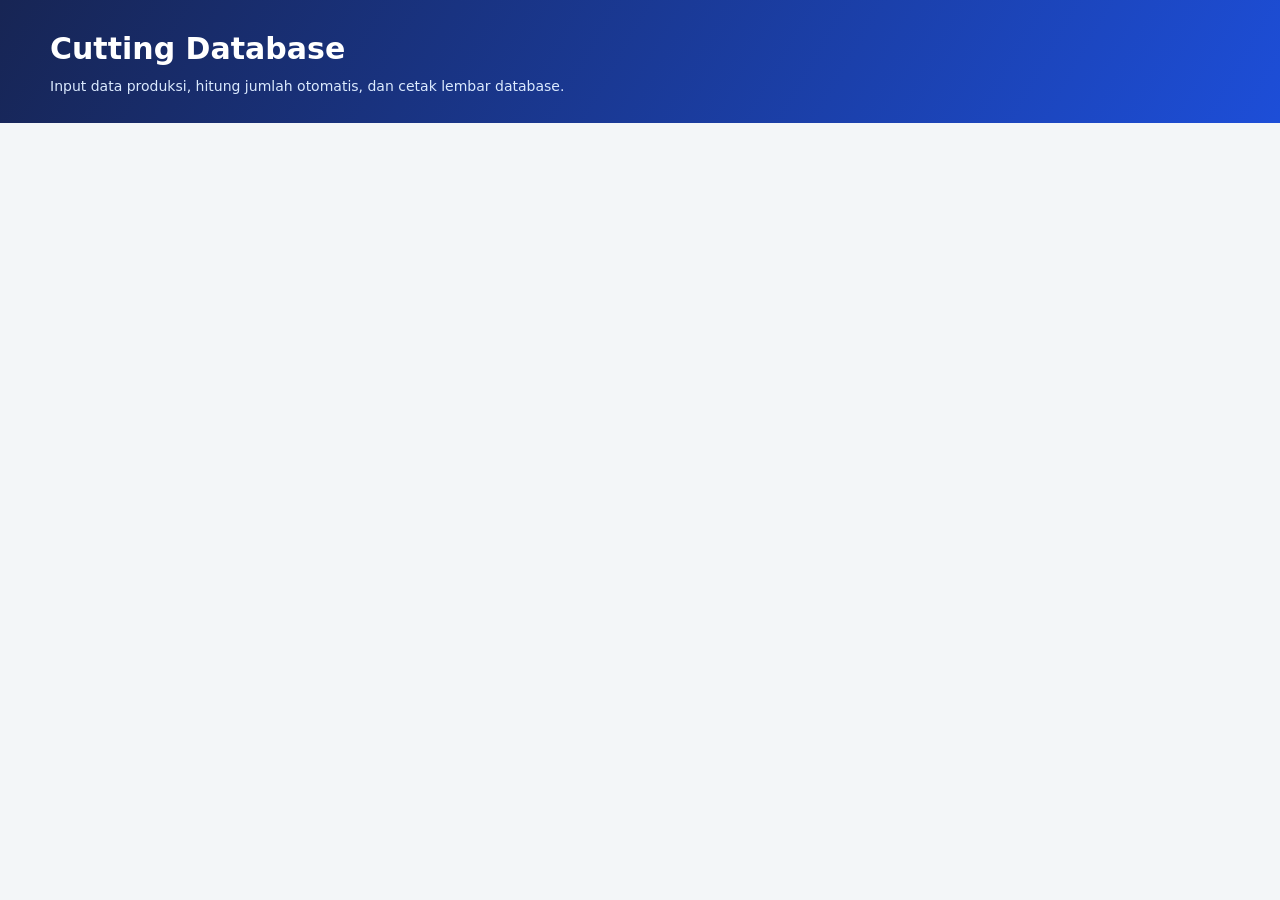
==== index.html @ a4ecdf30 "comit awal" ====
<!doctype html>
<html lang="en">
	<head>
		<meta charset="UTF-8" />
		<meta
			name="viewport"
			content="width=device-width, initial-scale=1.0" />
		<link
			rel="stylesheet"
			href="css/styles.css" />
		<title>PEMBUATAN STRUK</title>
	</head>
	<body>
		<header>
			<h1>Cutting Database</h1>
			<p>
				Input data produksi, hitung jumlah otomatis, dan cetak lembar database.
			</p>
		</header>
    <main>
      <form action=""></form>
    </main>
    <script src="javascript/apps.js"></script>
	</body>
</html>
---- css/styles.css ----
:root {
	--bg: #f3f6f8;
	--card: #fff;
	--ink: #18212f;
	--muted: #687588;
	--line: #e3e9ef;
	--brand: #2563eb;
	--brand2: #1d4ed8;
	--soft: #eff6ff;
	--danger: #dc2626;
}
* {
	box-sizing: border-box;
}
body {
	margin: 0;
	background: var(--bg);
	color: var(--ink);
	font:
		14px/1.5 Inter,
		system-ui,
		-apple-system,
		Segoe UI,
		Roboto,
		Arial,
		sans-serif;
}
header {
	background: linear-gradient(120deg, #172554, #1d4ed8);
	color: white;
	padding: 26px max(18px, calc((100% - 1180px) / 2));
}
header h1 {
	margin: 0 0 5px;
	font-size: clamp(22px, 3vw, 30px);
}
header p {
	margin: 0;
	color: #dbeafe;
}
main {
	max-width: 1180px;
	margin: 22px auto;
	padding: 0 16px 50px;
}
.panel {
	background: var(--card);
	border: 1px solid var(--line);
	border-radius: 16px;
	padding: 18px;
	margin-bottom: 16px;
	box-shadow: 0 5px 18px #15223808;
}
.panel h2 {
	font-size: 17px;
	margin: 0 0 14px;
}
.grid {
	display: grid;
	grid-template-columns: repeat(4, minmax(0, 1fr));
	gap: 12px;
}
.field {
	display: flex;
	flex-direction: column;
	gap: 5px;
}
.field label {
	font-size: 12px;
	font-weight: 700;
	color: #536174;
}
.field input {
	width: 100%;
	border: 1px solid #cfd8e3;
	border-radius: 9px;
	padding: 10px 11px;
	font: inherit;
	min-width: 0;
	background: #fff;
}
.field input:focus {
	outline: 3px solid #bfdbfe;
	border-color: var(--brand);
}
.subnote {
	color: var(--muted);
	font-size: 12px;
	margin-top: 10px;
}
.actions {
	display: flex;
	flex-wrap: wrap;
	gap: 9px;
	margin-top: 14px;
}
.btn {
	border: 0;
	border-radius: 9px;
	padding: 10px 14px;
	font: 700 13px inherit;
	cursor: pointer;
	background: var(--brand);
	color: white;
}
.btn:hover {
	background: var(--brand2);
}
.btn.secondary {
	background: #e9eef5;
	color: #263449;
}
.btn.danger {
	background: #fee2e2;
	color: #991b1b;
}
.btn.outline {
	background: white;
	color: var(--brand);
	border: 1px solid #bfdbfe;
}
.table-wrap {
	overflow: auto;
	border: 1px solid var(--line);
	border-radius: 12px;
}
table {
	width: 100%;
	border-collapse: collapse;
	min-width: 850px;
}
th,
td {
	padding: 10px 11px;
	border-bottom: 1px solid var(--line);
	text-align: left;
	white-space: nowrap;
}
th {
	background: #f8fafc;
	color: #526176;
	font-size: 11px;
	text-transform: uppercase;
	letter-spacing: 0.04em;
}
td {
	font-size: 13px;
}
tbody tr:last-child td {
	border-bottom: 0;
}
.num {
	text-align: center;
	font-variant-numeric: tabular-nums;
}
.pill {
	display: inline-block;
	background: var(--soft);
	color: #1d4ed8;
	padding: 3px 8px;
	border-radius: 30px;
	font-size: 11px;
	font-weight: 800;
}
.stats {
	display: flex;
	flex-wrap: wrap;
	gap: 10px;
	margin-bottom: 14px;
}
.stat {
	background: #f8fafc;
	border: 1px solid var(--line);
	padding: 10px 14px;
	border-radius: 11px;
	min-width: 125px;
}
.stat small {
	display: block;
	color: var(--muted);
	font-size: 11px;
}
.stat strong {
	font-size: 20px;
}
.empty {
	text-align: center;
	color: var(--muted);
	padding: 28px;
}
.column-heads {
	display: grid;
	grid-template-columns: repeat(6, minmax(90px, 1fr));
	gap: 8px;
	margin-top: 12px;
}
.column-heads .field input {
	text-align: center;
}
.rowform {
	display: grid;
	grid-template-columns: 1fr 1fr 1fr 1.2fr 1.2fr;
	gap: 10px;
}
@media (max-width: 760px) {
	main {
		margin-top: 14px;
	}
	.grid {
		grid-template-columns: repeat(2, minmax(0, 1fr));
	}
	.rowform {
		grid-template-columns: repeat(2, minmax(0, 1fr));
	}
	.column-heads {
		grid-template-columns: repeat(2, minmax(0, 1fr));
	}
	.panel {
		padding: 14px;
	}
}
@media (max-width: 390px) {
	.grid {
		grid-template-columns: 1fr;
	}
	.rowform {
		grid-template-columns: 1fr;
	}
}
@media print {
	body {
		background: white;
		font-size: 10px;
	}
	header,
	.no-print {
		display: none !important;
	}
	main {
		max-width: none;
		margin: 0;
		padding: 0;
	}
	.panel {
		box-shadow: none;
		border: 0;
		border-radius: 0;
		padding: 4mm;
		margin: 0 0 3mm;
	}
	.panel h2 {
		font-size: 13px;
	}
	.table-wrap {
		overflow: visible;
		border: 1px solid #888;
	}
	table {
		min-width: 0;
		width: 100%;
		font-size: 9px;
	}
	th,
	td {
		padding: 5px 4px;
		border: 1px solid #bbb;
		white-space: normal;
	}
	th {
		background: #eee !important;
		color: #111;
	}
	.stats {
		gap: 4mm;
	}
	.stat {
		padding: 2mm 3mm;
		min-width: 20mm;
	}
	.stat strong {
		font-size: 14px;
	}
	.pill {
		background: none;
		color: #111;
		padding: 0;
	}
}
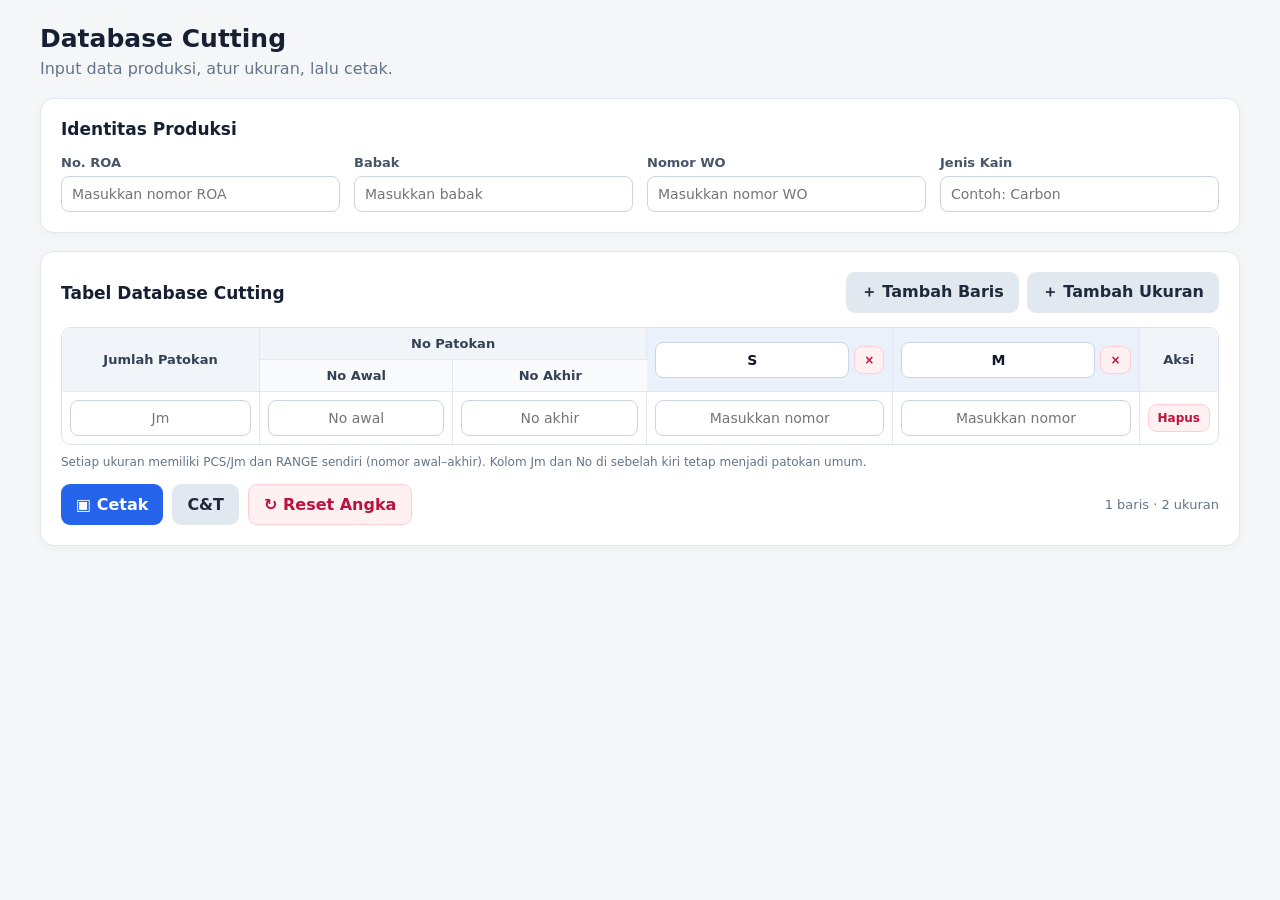
==== commit d1eaa846: "input code" ====
--- a/index.html
+++ b/index.html
@@ -11,15 +11,100 @@
 		<title>PEMBUATAN STRUK</title>
 	</head>
 	<body>
-		<header>
-			<h1>Cutting Database</h1>
-			<p>
-				Input data produksi, hitung jumlah otomatis, dan cetak lembar database.
-			</p>
-		</header>
-    <main>
-      <form action=""></form>
-    </main>
-    <script src="javascript/apps.js"></script>
+		<main>
+			<div class="container">
+				<header>
+					<h1>Database Cutting</h1>
+					<p class="subtitle">Input data produksi, atur ukuran, lalu cetak.</p>
+				</header>
+
+				<section class="panel">
+					<h2>Identitas Produksi</h2>
+					<div class="identity">
+						<div>
+							<label for="roa">No. ROA</label
+							><input
+								id="roa"
+								placeholder="Masukkan nomor ROA" />
+						</div>
+						<div>
+							<label for="babak">Babak</label
+							><input
+								id="babak"
+								placeholder="Masukkan babak" />
+						</div>
+						<div>
+							<label for="wo">Nomor WO</label
+							><input
+								id="wo"
+								placeholder="Masukkan nomor WO" />
+						</div>
+						<div>
+							<label for="kain">Jenis Kain</label
+							><input
+								id="kain"
+								placeholder="Contoh: Carbon" />
+						</div>
+					</div>
+				</section>
+
+				<section class="panel">
+					<div
+						style="
+							display: flex;
+							align-items: center;
+							justify-content: space-between;
+							gap: 12px;
+							flex-wrap: wrap;
+							margin-bottom: 14px;
+						">
+						<h2 style="margin: 0">Tabel Database Cutting</h2>
+						<div
+							class="no-print"
+							style="display: flex; gap: 8px; flex-wrap: wrap">
+							<button
+								class="secondary"
+								onclick="addRow()">
+								＋ Tambah Baris
+							</button>
+							<button
+								class="secondary"
+								onclick="addSize()">
+								＋ Tambah Ukuran
+							</button>
+						</div>
+					</div>
+					<div class="table-wrap">
+						<table id="cuttingTable">
+							<thead id="tableHead"></thead>
+							<tbody id="tableBody"></tbody>
+						</table>
+					</div>
+					<p class="help">
+						Setiap ukuran memiliki PCS/Jm dan RANGE sendiri (nomor awal–akhir).
+						Kolom Jm dan No di sebelah kiri tetap menjadi patokan umum.
+					</p>
+					<div class="actions no-print">
+						<button onclick="printPage()">▣ Cetak</button>
+						<button
+							class="secondary"
+							onclick="ctAction()">
+							C&amp;T
+						</button>
+						<button
+							class="danger"
+							onclick="resetNumbers()">
+							↻ Reset Angka
+						</button>
+						<span
+							class="status"
+							id="status"
+							>1 baris · 2 ukuran</span
+						>
+					</div>
+				</section>
+			</div>
+		</main>
+		<script src="javascript/apps.js"></script>
 	</body>
 </html>
--- a/css/styles.css
+++ b/css/styles.css
@@ -1,288 +1,245 @@
 :root {
-	--bg: #f3f6f8;
-	--card: #fff;
-	--ink: #18212f;
-	--muted: #687588;
-	--line: #e3e9ef;
-	--brand: #2563eb;
-	--brand2: #1d4ed8;
-	--soft: #eff6ff;
-	--danger: #dc2626;
-}
-* {
-	box-sizing: border-box;
-}
-body {
-	margin: 0;
-	background: var(--bg);
-	color: var(--ink);
-	font:
-		14px/1.5 Inter,
+	font-family:
+		Inter,
 		system-ui,
 		-apple-system,
 		Segoe UI,
 		Roboto,
 		Arial,
 		sans-serif;
+	color: #172033;
+	background: #f4f6f8;
+}
+* {
+	box-sizing: border-box;
+}
+body {
+	margin: 0;
+	padding: 24px;
+}
+.container {
+	max-width: 1200px;
+	margin: auto;
 }
 header {
-	background: linear-gradient(120deg, #172554, #1d4ed8);
-	color: white;
-	padding: 26px max(18px, calc((100% - 1180px) / 2));
-}
-header h1 {
-	margin: 0 0 5px;
-	font-size: clamp(22px, 3vw, 30px);
-}
-header p {
+	margin-bottom: 20px;
+}
+h1 {
+	font-size: 25px;
+	margin: 0 0 6px;
+}
+.subtitle {
+	color: #64748b;
 	margin: 0;
-	color: #dbeafe;
-}
-main {
-	max-width: 1180px;
-	margin: 22px auto;
-	padding: 0 16px 50px;
 }
 .panel {
-	background: var(--card);
-	border: 1px solid var(--line);
-	border-radius: 16px;
-	padding: 18px;
-	margin-bottom: 16px;
-	box-shadow: 0 5px 18px #15223808;
-}
-.panel h2 {
+	background: #fff;
+	border: 1px solid #e2e8f0;
+	border-radius: 14px;
+	padding: 20px;
+	margin-bottom: 18px;
+	box-shadow: 0 2px 8px #0f172a08;
+}
+h2 {
 	font-size: 17px;
-	margin: 0 0 14px;
-}
-.grid {
+	margin: 0 0 16px;
+}
+.identity {
 	display: grid;
 	grid-template-columns: repeat(4, minmax(0, 1fr));
-	gap: 12px;
-}
-.field {
-	display: flex;
-	flex-direction: column;
-	gap: 5px;
-}
-.field label {
-	font-size: 12px;
+	gap: 14px;
+}
+label {
+	display: block;
+	font-size: 13px;
+	font-weight: 650;
+	color: #475569;
+	margin-bottom: 6px;
+}
+input {
+	width: 100%;
+	min-width: 0;
+	border: 1px solid #cbd5e1;
+	border-radius: 8px;
+	padding: 9px 10px;
+	font: inherit;
+	font-size: 14px;
+	background: #fff;
+	color: #0f172a;
+}
+input:focus {
+	outline: 2px solid #bfdbfe;
+	border-color: #3b82f6;
+}
+.table-wrap {
+	overflow: auto;
+	border: 1px solid #dbe2ea;
+	border-radius: 10px;
+}
+table {
+	border-collapse: separate;
+	border-spacing: 0;
+	width: 100%;
+	min-width: 780px;
+}
+th,
+td {
+	border-right: 1px solid #e2e8f0;
+	border-bottom: 1px solid #e2e8f0;
+	padding: 8px;
+	text-align: center;
+	vertical-align: middle;
+}
+th {
+	background: #f1f5f9;
+	font-size: 13px;
+	color: #334155;
+}
+tr:last-child td {
+	border-bottom: 0;
+}
+th:last-child,
+td:last-child {
+	border-right: 0;
+}
+th input {
 	font-weight: 700;
-	color: #536174;
-}
-.field input {
-	width: 100%;
-	border: 1px solid #cfd8e3;
-	border-radius: 9px;
-	padding: 10px 11px;
-	font: inherit;
-	min-width: 0;
-	background: #fff;
-}
-.field input:focus {
-	outline: 3px solid #bfdbfe;
-	border-color: var(--brand);
-}
-.subnote {
-	color: var(--muted);
-	font-size: 12px;
-	margin-top: 10px;
+	text-align: center;
+	background: #fff;
+}
+td input {
+	text-align: center;
+}
+.fixed-col {
+	min-width: 90px;
+}
+.range-col {
+	min-width: 78px;
+}
+.size-group {
+	min-width: 250px;
+}
+.group-head {
+	background: #eaf1fb;
+}
+.subhead {
+	background: #f8fafc;
 }
 .actions {
 	display: flex;
 	flex-wrap: wrap;
 	gap: 9px;
-	margin-top: 14px;
-}
-.btn {
+	margin-top: 15px;
+}
+button {
 	border: 0;
 	border-radius: 9px;
-	padding: 10px 14px;
-	font: 700 13px inherit;
+	padding: 10px 15px;
+	font: inherit;
+	font-weight: 650;
 	cursor: pointer;
-	background: var(--brand);
-	color: white;
-}
-.btn:hover {
-	background: var(--brand2);
-}
-.btn.secondary {
-	background: #e9eef5;
-	color: #263449;
-}
-.btn.danger {
-	background: #fee2e2;
-	color: #991b1b;
-}
-.btn.outline {
-	background: white;
-	color: var(--brand);
-	border: 1px solid #bfdbfe;
-}
-.table-wrap {
-	overflow: auto;
-	border: 1px solid var(--line);
-	border-radius: 12px;
-}
-table {
-	width: 100%;
-	border-collapse: collapse;
-	min-width: 850px;
-}
-th,
-td {
-	padding: 10px 11px;
-	border-bottom: 1px solid var(--line);
-	text-align: left;
+	background: #2563eb;
+	color: #fff;
+}
+button:hover {
+	filter: brightness(0.96);
+}
+button.secondary {
+	background: #e2e8f0;
+	color: #1e293b;
+}
+button.outline {
+	background: #fff;
+	border: 1px solid #cbd5e1;
+	color: #334155;
+}
+button.danger {
+	background: #fff1f2;
+	color: #be123c;
+	border: 1px solid #fecdd3;
+}
+button.small {
+	padding: 6px 9px;
+	font-size: 12px;
+}
+.row-delete {
 	white-space: nowrap;
 }
-th {
-	background: #f8fafc;
-	color: #526176;
-	font-size: 11px;
-	text-transform: uppercase;
-	letter-spacing: 0.04em;
-}
-td {
+.help {
+	font-size: 12px;
+	color: #64748b;
+	margin: 10px 0 0;
+}
+.status {
 	font-size: 13px;
-}
-tbody tr:last-child td {
-	border-bottom: 0;
-}
-.num {
-	text-align: center;
-	font-variant-numeric: tabular-nums;
-}
-.pill {
-	display: inline-block;
-	background: var(--soft);
-	color: #1d4ed8;
-	padding: 3px 8px;
-	border-radius: 30px;
-	font-size: 11px;
-	font-weight: 800;
-}
-.stats {
-	display: flex;
-	flex-wrap: wrap;
-	gap: 10px;
-	margin-bottom: 14px;
-}
-.stat {
-	background: #f8fafc;
-	border: 1px solid var(--line);
-	padding: 10px 14px;
-	border-radius: 11px;
-	min-width: 125px;
-}
-.stat small {
-	display: block;
-	color: var(--muted);
-	font-size: 11px;
-}
-.stat strong {
-	font-size: 20px;
-}
-.empty {
-	text-align: center;
-	color: var(--muted);
-	padding: 28px;
-}
-.column-heads {
-	display: grid;
-	grid-template-columns: repeat(6, minmax(90px, 1fr));
-	gap: 8px;
-	margin-top: 12px;
-}
-.column-heads .field input {
-	text-align: center;
-}
-.rowform {
-	display: grid;
-	grid-template-columns: 1fr 1fr 1fr 1.2fr 1.2fr;
-	gap: 10px;
-}
-@media (max-width: 760px) {
-	main {
-		margin-top: 14px;
-	}
-	.grid {
-		grid-template-columns: repeat(2, minmax(0, 1fr));
-	}
-	.rowform {
-		grid-template-columns: repeat(2, minmax(0, 1fr));
-	}
-	.column-heads {
-		grid-template-columns: repeat(2, minmax(0, 1fr));
+	color: #64748b;
+	margin-left: auto;
+	align-self: center;
+}
+@media (max-width: 720px) {
+	body {
+		padding: 13px;
 	}
 	.panel {
 		padding: 14px;
 	}
-}
-@media (max-width: 390px) {
-	.grid {
-		grid-template-columns: 1fr;
-	}
-	.rowform {
+	.identity {
+		grid-template-columns: repeat(2, minmax(0, 1fr));
+	}
+	h1 {
+		font-size: 21px;
+	}
+	.status {
+		width: 100%;
+		margin-left: 0;
+	}
+}
+@media (max-width: 420px) {
+	.identity {
 		grid-template-columns: 1fr;
 	}
 }
 @media print {
 	body {
-		background: white;
-		font-size: 10px;
-	}
-	header,
+		padding: 0;
+		background: #fff;
+	}
+	.container {
+		max-width: none;
+	}
 	.no-print {
 		display: none !important;
-	}
-	main {
-		max-width: none;
-		margin: 0;
-		padding: 0;
 	}
 	.panel {
 		box-shadow: none;
 		border: 0;
-		border-radius: 0;
-		padding: 4mm;
-		margin: 0 0 3mm;
-	}
-	.panel h2 {
-		font-size: 13px;
+		padding: 0;
+		margin: 0 0 12px;
 	}
 	.table-wrap {
 		overflow: visible;
-		border: 1px solid #888;
+		border: 1px solid #999;
 	}
 	table {
 		min-width: 0;
 		width: 100%;
-		font-size: 9px;
+		font-size: 10px;
 	}
 	th,
 	td {
-		padding: 5px 4px;
-		border: 1px solid #bbb;
-		white-space: normal;
-	}
-	th {
-		background: #eee !important;
-		color: #111;
-	}
-	.stats {
-		gap: 4mm;
-	}
-	.stat {
-		padding: 2mm 3mm;
-		min-width: 20mm;
-	}
-	.stat strong {
-		font-size: 14px;
-	}
-	.pill {
-		background: none;
-		color: #111;
-		padding: 0;
-	}
-}
+		padding: 4px;
+		border-color: #bbb;
+	}
+	input {
+		border: 0;
+		padding: 2px;
+		font-size: 10px;
+		background: transparent;
+	}
+	h1 {
+		font-size: 18px;
+	}
+	.subtitle {
+		display: none;
+	}
+}
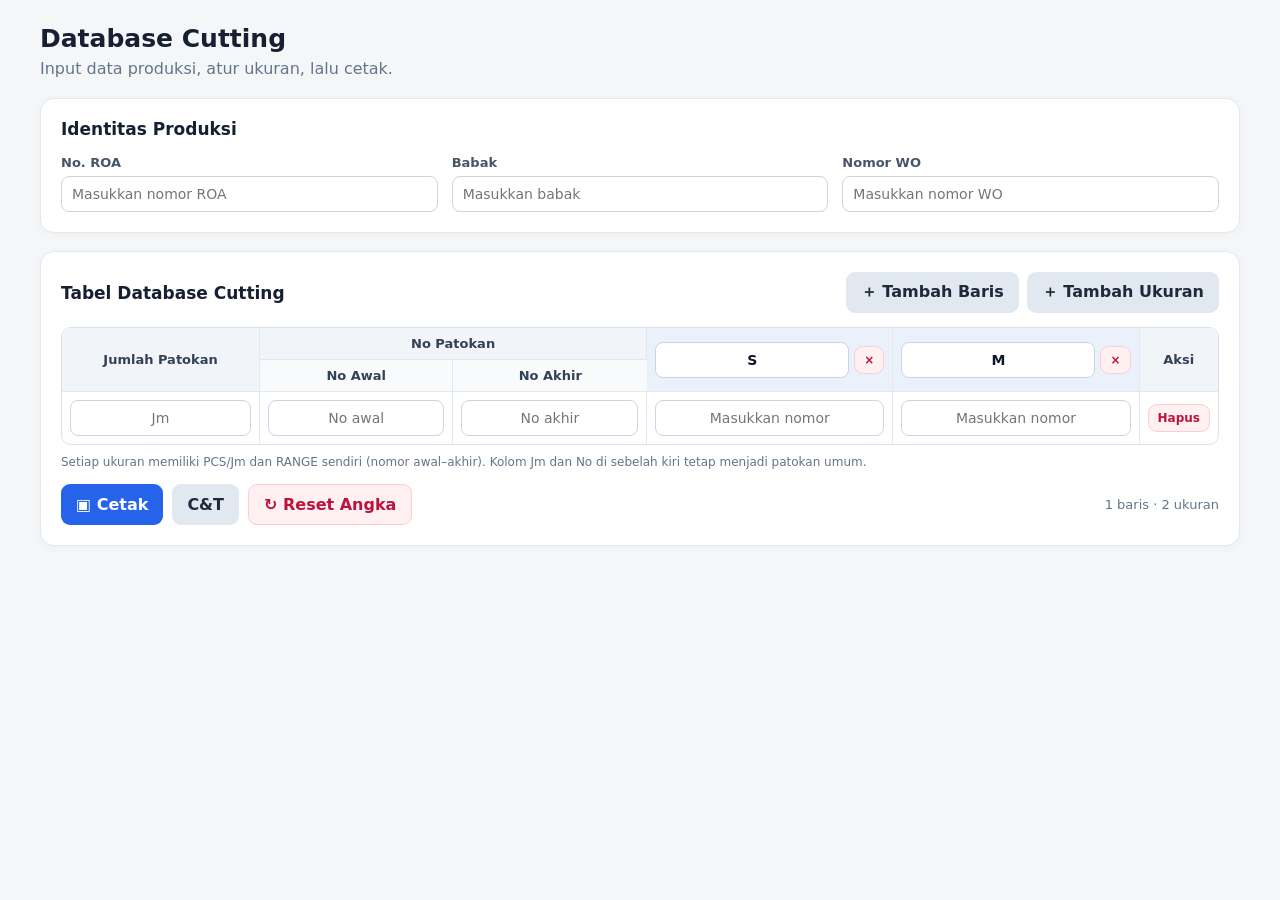
==== commit 5ad6be4b: "update form" ====
--- a/index.html
+++ b/index.html
@@ -38,12 +38,6 @@
 							><input
 								id="wo"
 								placeholder="Masukkan nomor WO" />
-						</div>
-						<div>
-							<label for="kain">Jenis Kain</label
-							><input
-								id="kain"
-								placeholder="Contoh: Carbon" />
 						</div>
 					</div>
 				</section>
@@ -105,6 +99,9 @@
 				</section>
 			</div>
 		</main>
+		<section
+			id="labelSheet"
+			class="label-sheet"></section>
 		<script src="javascript/apps.js"></script>
 	</body>
-</html>
+</html>
--- a/css/styles.css
+++ b/css/styles.css
@@ -46,7 +46,7 @@
 }
 .identity {
 	display: grid;
-	grid-template-columns: repeat(4, minmax(0, 1fr));
+	grid-template-columns: repeat(3, minmax(0, 1fr));
 	gap: 14px;
 }
 label {
@@ -243,3 +243,40 @@
 		display: none;
 	}
 }
+
+/* Label C&T (hanya muncul saat tombol C&T dicetak) */
+.label-sheet {
+	display: none;
+}
+@media print {
+	body.print-labels main {
+		display: none;
+	}
+	body.print-labels .label-sheet {
+		display: block;
+	}
+	.label-pair {
+		display: grid;
+		grid-template-columns: 1fr 1fr;
+		gap: 6mm;
+		margin-bottom: 6mm;
+		break-inside: avoid;
+	}
+	.label {
+		border: 1px solid #000;
+		padding: 3mm 4mm;
+		font-size: 11px;
+	}
+	.label-no {
+		font-size: 26px;
+		font-weight: 800;
+		margin-bottom: 2mm;
+	}
+	.label-line {
+		display: flex;
+		justify-content: space-between;
+		gap: 8px;
+		padding: 1px 0;
+		border-top: 1px dotted #888;
+	}
+}
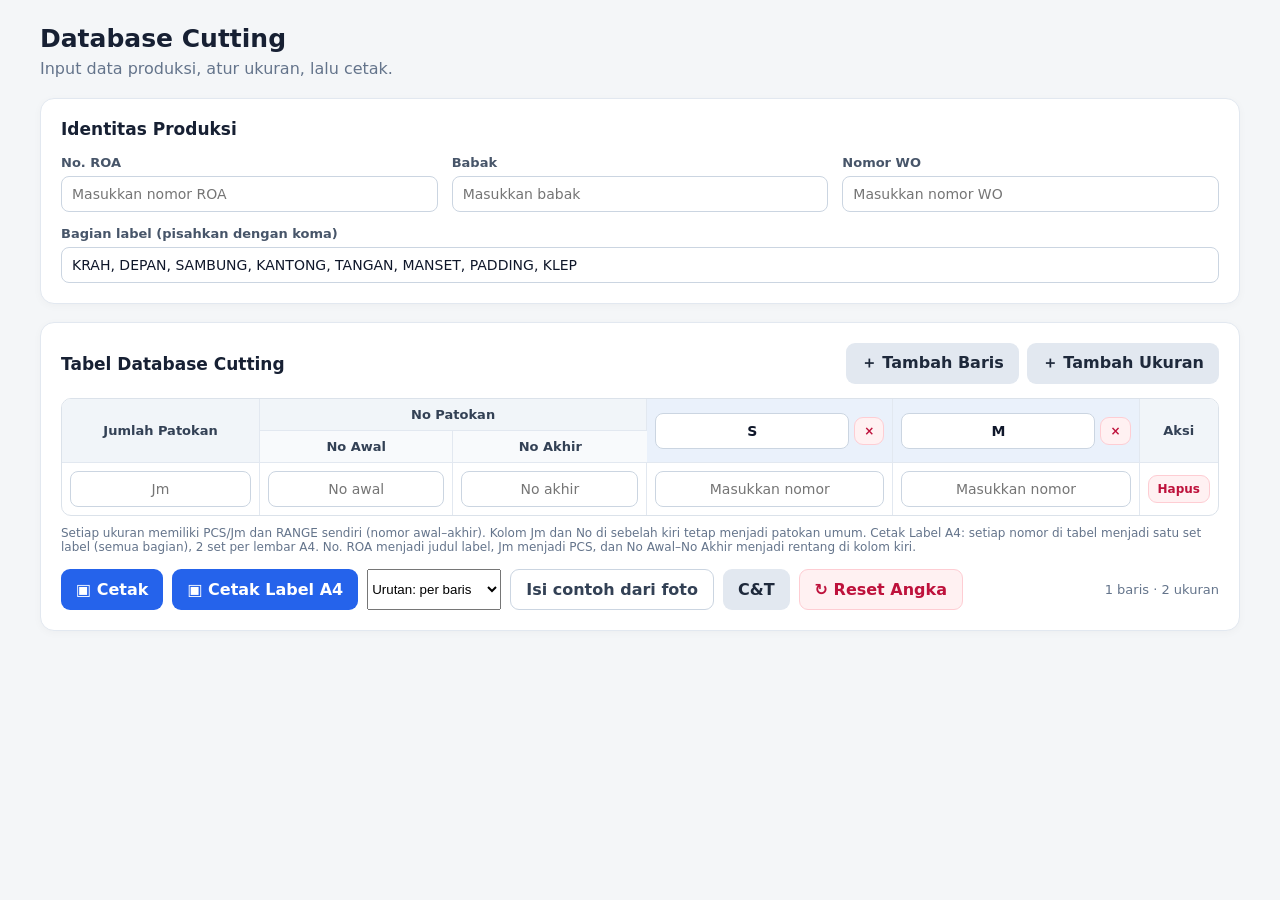
==== commit 7085d191: "update index.html perubahan" ====
--- a/index.html
+++ b/index.html
@@ -39,6 +39,12 @@
 								id="wo"
 								placeholder="Masukkan nomor WO" />
 						</div>
+						<div style="grid-column: 1 / -1">
+							<label for="parts">Bagian label (pisahkan dengan koma)</label
+							><input
+								id="parts"
+								value="KRAH, DEPAN, SAMBUNG, KANTONG, TANGAN, MANSET, PADDING, KLEP" />
+						</div>
 					</div>
 				</section>
 
@@ -77,9 +83,22 @@
 					<p class="help">
 						Setiap ukuran memiliki PCS/Jm dan RANGE sendiri (nomor awal–akhir).
 						Kolom Jm dan No di sebelah kiri tetap menjadi patokan umum.
+						Cetak Label A4: setiap nomor di tabel menjadi satu set label (semua bagian), 2 set per lembar A4. No. ROA menjadi judul label, Jm menjadi PCS, dan No Awal–No Akhir menjadi rentang di kolom kiri.
 					</p>
 					<div class="actions no-print">
 						<button onclick="printPage()">▣ Cetak</button>
+						<button onclick="printA4()">▣ Cetak Label A4</button>
+						<select
+							id="printOrder"
+							title="Urutan label saat dicetak">
+							<option value="row">Urutan: per baris</option>
+							<option value="size">Urutan: per ukuran</option>
+						</select>
+						<button
+							class="outline"
+							onclick="loadExample()">
+							Isi contoh dari foto
+						</button>
 						<button
 							class="secondary"
 							onclick="ctAction()">
@@ -102,6 +121,9 @@
 		<section
 			id="labelSheet"
 			class="label-sheet"></section>
+		<section
+			id="a4Sheet"
+			class="a4-sheet"></section>
 		<script src="javascript/apps.js"></script>
 	</body>
-</html>+</html>
